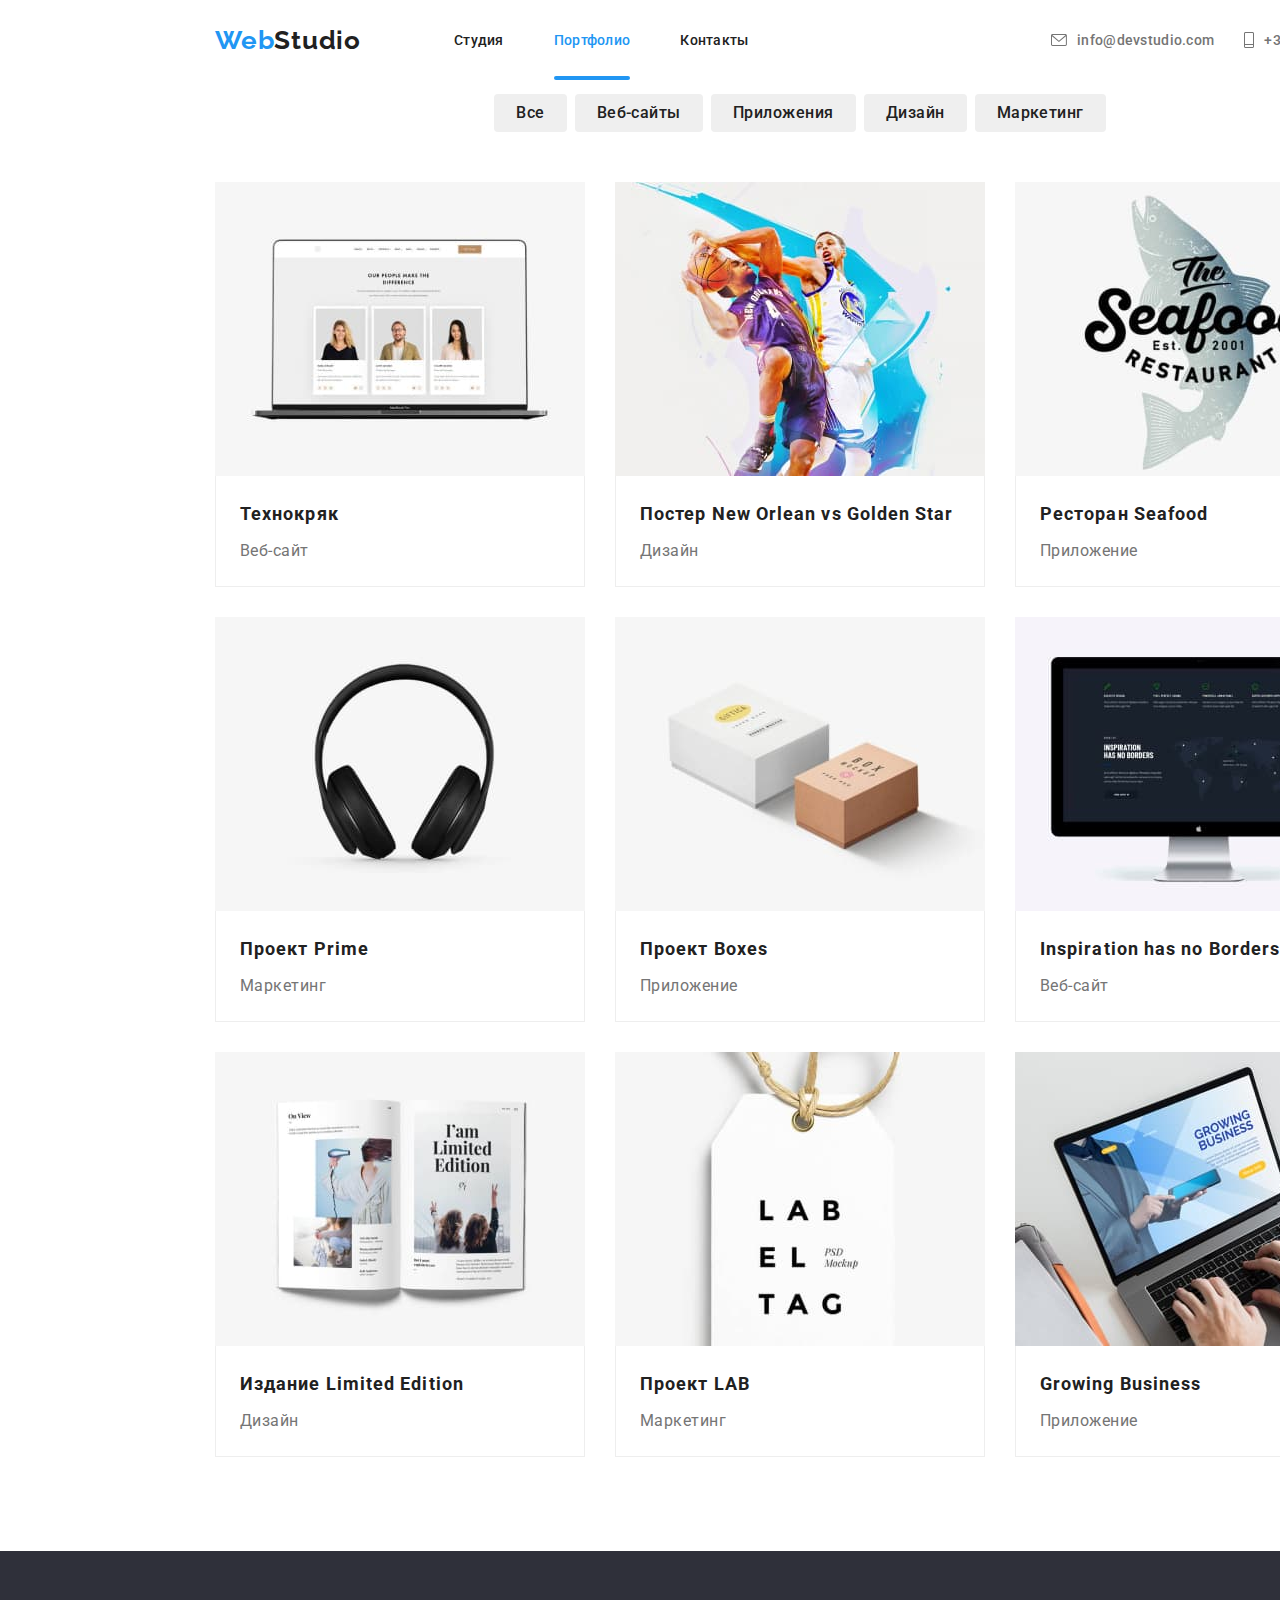
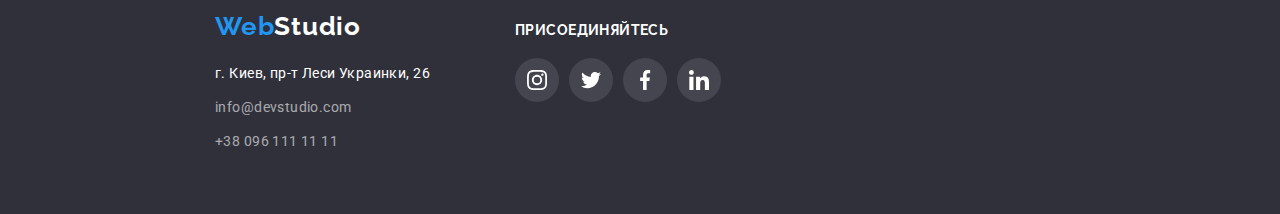
==== portfolio.html @ 49506a16 "Copy HW5" ====
<!DOCTYPE html>
<html lang="ru">
  <head>
    <meta charset="UTF-8" />
    <meta name="viewport" content="width=device-width, initial-scale=1.0" />
    <title>Портфолио</title>
    <link
      rel="stylesheet"
      href="https://cdnjs.cloudflare.com/ajax/libs/modern-normalize/1.0.0/modern-normalize.css"
    />
    <link
      href="https://fonts.googleapis.com/css2?family=Raleway:wght@700&family=Roboto:wght@400;500;700;900&display=swap"
      rel="stylesheet"
    />
    <link rel="stylesheet" href="./css/styles.css" />
  </head>
  <body>
    <!-- Header -->
    <header class="header">
      <div class="container">
        <a class="logo link" href="./index.html">
          <span class="logo-accent">Web</span>Studio
        </a>
        <nav class="navigation">
          <ul class="navigation-list list">
            <li class="navigation-list-item">
              <a class="navigation-list-link link" href="./index.html"
                >Студия</a
              >
            </li>
            <li class="navigation-list-item">
              <a
                class="navigation-list-link link current"
                href="./portfolio.html"
                >Портфолио</a
              >
            </li>
            <li class="navigation-list-item">
              <a class="navigation-list-link link" href="">Контакты</a>
            </li>
          </ul>
        </nav>
        <address class="address">
          <ul class="address-list list">
            <li class="address-list-item">
              <a class="header-mail-link link" href="mailto:info@devstudio.com">
                <svg width="16" height="12">
                  <use href="./images/sprite.svg#icon-envelope"></use>
                </svg>
                info@devstudio.com</a
              >
            </li>
            <li class="address-list-item">
              <a class="header-tel-link link" href="tel:+380961111111">
                <svg width="10" height="16">
                  <use href="./images/sprite.svg#icon-phone"></use>
                </svg>
                +38 096 111 11 11</a
              >
            </li>
          </ul>
        </address>
      </div>
    </header>
    <main>
      <!-- Projects portfolio -->
      <section class="portfolio">
        <div class="container">
          <h1 class="portfolio-title">Портфолио работ</h1>
          <!-- Filter buttons -->
          <ul class="filter-buttons-list list">
            <li>
              <button class="filter-btn" type="button">Все</button>
            </li>
            <li>
              <button class="filter-btn" type="button">Веб-сайты</button>
            </li>
            <li>
              <button class="filter-btn" type="button">Приложения</button>
            </li>
            <li>
              <button class="filter-btn" type="button">Дизайн</button>
            </li>
            <li>
              <button class="filter-btn" type="button">Маркетинг</button>
            </li>
          </ul>
          <!-- Projects list -->
          <ul class="projects-list list">
            <li class="projects-list-item">
              <a class="project-link link" href="">
                <div class="project-overlay">
                  <img
                    class="project-img"
                    src="./images/portfoliopage/project1.jpg"
                    alt="ноутбук с тремя фото членов команды"
                    width="370"
                    height="294"
                  />
                  <p class="project-description">
                    Технокряк это современная площадка распространения
                    коронавируса. Компании используют эту платформу для
                    цифрового шпионажа и атак на защищённые сервера конкурентов.
                  </p>
                </div>
                <div class="project-titles-overlay">
                  <h2 class="project-title">Технокряк</h2>
                  <h3 class="project-subtitle">Веб-сайт</h3>
                </div>
              </a>
            </li>
            <li class="projects-list-item">
              <a class="project-link link" href="">
                <div class="project-overlay">
                  <img
                    class="project-img"
                    src="./images/portfoliopage/project2.jpg"
                    alt="ноутбук с тремя фото членов команды"
                    width="370"
                    height="294"
                  />
                  <p class="project-description">
                    Технокряк это современная площадка распространения
                    коронавируса. Компании используют эту платформу для
                    цифрового шпионажа и атак на защищённые сервера конкурентов.
                  </p>
                </div>
                <div class="project-titles-overlay">
                  <h2 class="project-title">
                    Постер <span lang="en">New Orlean vs Golden Star</span>
                  </h2>
                  <h3 class="project-subtitle">Дизайн</h3>
                </div>
              </a>
            </li>
            <li class="projects-list-item">
              <a class="project-link link" href="">
                <div class="project-overlay">
                  <img
                    class="project-img"
                    src="./images/portfoliopage/project3.jpg"
                    alt="ноутбук с тремя фото членов команды"
                    width="370"
                    height="294"
                  />
                  <p class="project-description">
                    Технокряк это современная площадка распространения
                    коронавируса. Компании используют эту платформу для
                    цифрового шпионажа и атак на защищённые сервера конкурентов.
                  </p>
                </div>
                <div class="project-titles-overlay">
                  <h2 class="project-title">
                    Ресторан <span lang="en">Seafood</span>
                  </h2>
                  <h3 class="project-subtitle">Приложение</h3>
                </div>
              </a>
            </li>
            <li class="projects-list-item">
              <a class="project-link link" href="">
                <div class="project-overlay">
                  <img
                    class="project-img"
                    src="./images/portfoliopage/project4.jpg"
                    alt="ноутбук с тремя фото членов команды"
                    width="370"
                    height="294"
                  />
                  <p class="project-description">
                    Технокряк это современная площадка распространения
                    коронавируса. Компании используют эту платформу для
                    цифрового шпионажа и атак на защищённые сервера конкурентов.
                  </p>
                </div>
                <div class="project-titles-overlay">
                  <h2 class="project-title">
                    Проект <span lang="en">Prime</span>
                  </h2>
                  <h3 class="project-subtitle">Маркетинг</h3>
                </div>
              </a>
            </li>
            <li class="projects-list-item">
              <a class="project-link link" href="">
                <div class="project-overlay">
                  <img
                    class="project-img"
                    src="./images/portfoliopage/project5.jpg"
                    alt="ноутбук с тремя фото членов команды"
                    width="370"
                    height="294"
                  />
                  <p class="project-description">
                    Технокряк это современная площадка распространения
                    коронавируса. Компании используют эту платформу для
                    цифрового шпионажа и атак на защищённые сервера конкурентов.
                  </p>
                </div>
                <div class="project-titles-overlay">
                  <h2 class="project-title">
                    Проект <span lang="en">Boxes</span>
                  </h2>
                  <h3 class="project-subtitle">Приложение</h3>
                </div>
              </a>
            </li>
            <li class="projects-list-item">
              <a class="project-link link" href="">
                <div class="project-overlay">
                  <img
                    class="project-img"
                    src="./images/portfoliopage/project6.jpg"
                    alt="ноутбук с тремя фото членов команды"
                    width="370"
                    height="294"
                  />
                  <p class="project-description">
                    Технокряк это современная площадка распространения
                    коронавируса. Компании используют эту платформу для
                    цифрового шпионажа и атак на защищённые сервера конкурентов.
                  </p>
                </div>
                <div class="project-titles-overlay">
                  <h2 class="project-title" lang="en">
                    Inspiration has no Borders
                  </h2>
                  <h3 class="project-subtitle">Веб-сайт</h3>
                </div>
              </a>
            </li>
            <li class="projects-list-item">
              <a class="project-link link" href="">
                <div class="project-overlay">
                  <img
                    class="project-img"
                    src="./images/portfoliopage/project7.jpg"
                    alt="ноутбук с тремя фото членов команды"
                    width="370"
                    height="294"
                  />
                  <p class="project-description">
                    Технокряк это современная площадка распространения
                    коронавируса. Компании используют эту платформу для
                    цифрового шпионажа и атак на защищённые сервера конкурентов.
                  </p>
                </div>
                <div class="project-titles-overlay">
                  <h2 class="project-title">
                    Издание <span lang="en">Limited Edition</span>
                  </h2>
                  <h3 class="project-subtitle">Дизайн</h3>
                </div>
              </a>
            </li>
            <li class="projects-list-item">
              <a class="project-link link" href="">
                <div class="project-overlay">
                  <img
                    class="project-img"
                    src="./images/portfoliopage/project8.jpg"
                    alt="ноутбук с тремя фото членов команды"
                    width="370"
                    height="294"
                  />
                  <p class="project-description">
                    Технокряк это современная площадка распространения
                    коронавируса. Компании используют эту платформу для
                    цифрового шпионажа и атак на защищённые сервера конкурентов.
                  </p>
                </div>
                <div class="project-titles-overlay">
                  <h2 class="project-title">
                    Проект <span lang="en">LAB</span>
                  </h2>
                  <h3 class="project-subtitle">Маркетинг</h3>
                </div>
              </a>
            </li>
            <li class="projects-list-item">
              <a class="project-link link" href="">
                <div class="project-overlay">
                  <img
                    class="project-img"
                    src="./images/portfoliopage/project9.jpg"
                    alt="ноутбук с тремя фото членов команды"
                    width="370"
                    height="294"
                  />
                  <p class="project-description">
                    Технокряк это современная площадка распространения
                    коронавируса. Компании используют эту платформу для
                    цифрового шпионажа и атак на защищённые сервера конкурентов.
                  </p>
                </div>
                <div class="project-titles-overlay">
                  <h2 class="project-title" lang="en">Growing Business</h2>
                  <h3 class="project-subtitle">Приложение</h3>
                </div>
              </a>
            </li>
          </ul>
        </div>
      </section>
    </main>

    <!-- Footer -->
    <footer class="footer">
      <div class="container">
        <div class="footer-address">
          <a class="logo logo-dark-theme link" href="./index.html">
            <span class="logo-accent">Web</span>Studio
          </a>
          <address class="address">
            <ul class="adress-list list">
              <li class="footer-adress-list-item">
                <a
                  class="adress-list-map link"
                  href="https://www.google.com/maps/place/бул.+Леси+Украинки,+26,+Киев,+02000"
                  target="_blank"
                  >г. Киев, пр-т Леси Украинки, 26
                </a>
              </li>
              <li class="footer-adress-list-item">
                <a
                  class="adress-list-mail link"
                  href="mailto:info@devstudio.com"
                  >info@devstudio.com</a
                >
              </li>
              <li class="footer-adress-list-item">
                <a class="adress-list-tel link" href="tel:+380961111111"
                  >+38 096 111 11 11</a
                >
              </li>
            </ul>
          </address>
        </div>
        <div class="footer-social-links">
          <p>присоединяйтесь</p>
          <ul class="social-links list">
            <li class="social-link-item">
              <a class="footer-social-link link" href="" aria-label="instagram">
                <svg width="20" height="20">
                  <use href="./images/sprite.svg#icon-instagram"></use>
                </svg>
              </a>
            </li>
            <li class="social-link-item">
              <a class="footer-social-link link" href="" aria-label="twitter">
                <svg width="20" height="20">
                  <use href="./images/sprite.svg#icon-twitter"></use>
                </svg>
              </a>
            </li>
            <li class="social-link-item">
              <a class="footer-social-link link" href="" aria-label="facebook">
                <svg width="20" height="20">
                  <use href="./images/sprite.svg#icon-facebook"></use>
                </svg>
              </a>
            </li>
            <li class="social-link-item">
              <a class="footer-social-link link" href="" aria-label="linkedin">
                <svg width="20" height="20">
                  <use href="./images/sprite.svg#icon-linkedin"></use>
                </svg>
              </a>
            </li>
          </ul>
        </div>
      </div>
    </footer>
  </body>
</html>
---- css/styles.css ----
:root {
  --main-font: Roboto, sans-serif;
  --secondary-font: Raleway, sans-serif;
  --title-dark-theme-color: #ffffff;
  --title-dark-theme-color-alpha: rgba(255, 255, 255, 0.6);
  --title-light-theme-color: #212121;
  --description-color: #757575;
  --accent-color: #2196f3;
  --card-bg: #ffffff;
  --ligth-bg: #f5f4fa;
  --icons-light-theme: #afb1b8;
  --transition-function: cubic-bezier(0.4, 0, 0.2, 1);
  --transition-duration: 250ms;
}

body {
  font-family: var(--main-font);
  font-style: normal;
  width: 1600px;
  margin: 0 auto;
}

.list {
  margin: 0;
  padding: 0;
  list-style: none;
}

.link {
  text-decoration: none;
  display: block;
}

.address {
  font-style: normal;
}

/* =============== COMPONENTS ===================== */
.title {
  font-weight: 700;
  font-size: 36px;
  line-height: 1.167;
  text-align: center;
  letter-spacing: 0.03em;
  color: var(--title-light-theme-color);
}

.container {
  width: 1200px;
  padding-left: 15px;
  padding-right: 15px;
  margin-left: auto;
  margin-right: auto;
}

.social-links {
  display: flex;
}

.social-link-item:not(:first-child) {
  margin-left: 10px;
}

/* =============== END COMPONENTS ===================== */

/* =============== HEADER ===================== */
.header {
  position: fixed;
  top: 0;
  width: 1600px;
  background: var(--card-bg);
  z-index: 1;
}

.logo {
  font-family: var(--secondary-font);
  font-style: normal;
  font-weight: 700;
  font-size: 26px;
  line-height: 1.192;
  letter-spacing: 0.03em;
  color: var(--title-light-theme-color);
}

.logo-accent {
  color: var(--accent-color);
}

.logo-dark-theme {
  color: var(--title-dark-theme-color);
}
.header > .container {
  display: flex;
  justify-content: start;
  align-items: center;
}

.navigation-list {
  display: flex;
  margin-left: 93px;
}

.navigation-list-item:not(:first-child) {
  margin-left: 50px;
}

.navigation-list-link {
  padding-top: 32px;
  padding-bottom: 32px;

  font-weight: 500;
  font-size: 14px;
  line-height: 1.143;
  letter-spacing: 0.02em;
  color: var(--title-light-theme-color);

  transition-property: color;
  transition-duration: var(--transition-duration);
  transition-timing-function: var(--transition-function);
}

.header-mail-link,
.header-tel-link {
  transition-property: color;
  transition-duration: var(--transition-duration);
  transition-timing-function: var(--transition-function);
}

.navigation-list-link:hover,
.navigation-list-link:focus,
.header-mail-link:hover,
.header-mail-link:focus,
.header-tel-link:hover,
.header-tel-link:focus {
  color: var(--accent-color);
}
.address {
  margin-left: auto;
}
.address-list {
  display: flex;
}

.address-list-item:not(:first-child) {
  margin-left: 30px;
}

.header-mail-link,
.header-tel-link {
  display: flex;
  align-items: center;
  padding-top: 32px;
  padding-bottom: 32px;

  font-weight: 500;
  font-size: 14px;
  line-height: 1.143;
  letter-spacing: 0.02em;
  color: var(--description-color);
}
.header-mail-link > svg,
.header-tel-link > svg {
  fill: #757575;
  margin-right: 10px;

  transition-property: fill;
  transition-duration: var(--transition-duration);
  transition-timing-function: var(--cubic-bezier);
}

.header-mail-link:hover > svg,
.header-mail-link:focus > svg,
.header-tel-link:hover > svg,
.header-tel-link:focus > svg {
  fill: #2196f3;
}

/* =============== END HEADER ===================== */

/* =============== HERO ===================== */
.hero {
  background-color: #c4c4c4;
  text-align: center;
  background-image: linear-gradient(
      rgba(47, 48, 58, 0.4),
      rgba(47, 48, 58, 0.4)
    ),
    url(../images/mainpage/bd-hero.jpg);
  background-repeat: no-repeat;
  object-position: center;
  object-fit: contain;
}

.hero .container {
  padding: 200px 250px;
}

.hero-title {
  margin-top: 0;
  margin-bottom: 30px;
  padding: 0;
  display: inline-block;

  font-weight: 900;
  font-size: 44px;
  line-height: 1.364;
  text-align: center;
  letter-spacing: 0.06em;
  text-transform: uppercase;
  color: var(--title-dark-theme-color);
}

.modal-btn {
  font-weight: 700;
  font-size: 16px;
  line-height: 1.875;
  letter-spacing: 0.06em;
  color: var(--title-dark-theme-color);

  padding: 10px 32px;
  border-radius: 4px;
  border-style: none;
  text-align: center;
  background: var(--accent-color);
}
/* =============== END HERO ===================== */

/* =============== FEATURES ===================== */

.features-title {
  display: none;
  justify-content: space-between;
}

.features-list {
  display: flex;
  padding-top: 94px;
  padding-bottom: 94px;
}
.features-list-item {
  width: calc((100%-90px) / 4);
  align-items: flex-start;
}
.features-list-item:not(:first-child) {
  margin-left: 30px;
}

.features-list-item > svg {
  padding: 25px 100px;
  margin-bottom: 30px;
  background-color: var(--ligth-bg);
}

.features-list-item-title {
  margin-top: 0;
  margin-bottom: 10px;
  font-weight: 700;
  font-size: 14px;
  line-height: 1.143;
  letter-spacing: 0.03em;
  text-transform: uppercase;
  color: var(--title-light-theme-color);
}

.features-list-item-description {
  margin: 0;
  font-weight: 400;
  font-size: 14px;
  line-height: 1.714;
  letter-spacing: 0.03em;
  color: var(--description-color);
}
/* =============== END FEATURES ===================== */

/* =============== SERVICES ===================== */
.services-title {
  margin-top: 0;
  margin-bottom: 50px;
}

.services-list {
  display: flex;
}

.sercvices .container {
  padding-bottom: 94px;
}
.services-list-item {
  display: flex;
  flex-flow: column;
  position: relative;

  width: calc((100%-60px) / 3);
}

.services-list-item:not(:first-child) {
  margin-left: 30px;
}

.services-list-item > p {
  margin: 0;
  align-self: center;
  width: 100%;
  padding-top: 27px;
  padding-bottom: 27px;
  padding-left: 15px;
  padding-right: 15px;
  background-color: rgba(47, 48, 58, 0.8);

  position: absolute;
  bottom: 0%;

  font-weight: bold;
  color: var(--title-dark-theme-color);
  font-size: 14px;
  line-height: 1, 143;
  text-align: center;
  letter-spacing: 0.03em;
  text-transform: uppercase;
}
/* =============== END SERVICES ===================== */

/* =============== TEAM ===================== */

.team {
  background: var(--ligth-bg);
  padding-top: 94px;
  padding-bottom: 94px;
}
.team-list {
  display: flex;
}

.team-list-item {
  display: flex;
  flex-flow: column;
  align-items: center;
  background: var(--card-bg);
  width: calc((100%-90px) / 4);
  padding-bottom: 30px;
  box-shadow: 0px 1px 3px rgba(0, 0, 0, 0.12), 0px 1px 1px rgba(0, 0, 0, 0.14),
    0px 2px 1px rgba(0, 0, 0, 0.2);
  border-radius: 0px 0px 4px 4px;
}

.team-list-item:not(:first-child) {
  margin-left: 30px;
}

.team-title {
  margin-top: 0;
  margin-bottom: 50px;
}
.team-list-img {
  margin-bottom: 30px;
}
.team-list-subtitle {
  margin-top: 0px;
  margin-bottom: 10px;

  font-weight: 500;
  font-size: 16px;
  line-height: 1.188;
  text-align: center;
  letter-spacing: 0.03em;
  color: var(--title-light-theme-color);
}

.team-list-item-description {
  margin-top: 0px;
  margin-bottom: 16px;
  font-weight: 400;
  font-size: 16px;
  line-height: 1.188;
  text-align: center;
  letter-spacing: 0.03em;
  color: var(--description-color);
}

.team-social-link {
  display: flex;
  justify-content: center;
  width: 44px;
  height: 44px;
  border-radius: 50%;

  transition-property: background-color;
  transition-duration: var(--transition-duration);
  transition-timing-function: var(--transition-function);
}

.team-social-link:hover,
.team-social-link:focus {
  background-color: var(--accent-color);
}

.team-social-link > svg {
  align-self: center;
  fill: var(--icons-light-theme);

  transition-property: fill;
  transition-duration: var(--transition-duration);
  transition-timing-function: var(--transition-function);
}

.team-social-link:hover > svg,
.team-social-link:focus > svg {
  fill: var(--title-dark-theme-color);
}

/* =============== END TEAM ===================== */

/* =============== CLIENTS ===================== */
.clients {
  padding-top: 94px;
  padding-bottom: 94px;
}

.clients-title {
  margin-top: 0;
  margin-bottom: 50px;
}

.clients-list {
  display: flex;
}

.clients-list-item:not(:first-child) {
  margin-left: 30px;
}

.clients-logo-link {
  display: flex;
  justify-content: center;
  width: 170px;
  height: 90px;
  border: 1px solid var(--icons-light-theme);
  box-sizing: border-box;
  border-radius: 4px;

  transition-property: border-color;
  transition-duration: var(--transition-duration);
  transition-timing-function: var(--transition-function);
}

.clients-logo-link:hover,
.clients-logo-link:focus {
  border-color: var(--accent-color);
}

.clients-logo-link > svg {
  align-self: center;
  fill: var(--icons-light-theme);

  transition-property: fill;
  transition-duration: var(--transition-duration);
  transition-timing-function: var(--transition-function);
}

.clients-logo-link:hover > svg,
.clients-logo-link:focus > svg {
  fill: var(--accent-color);
}
/* =============== END CLIENTS ===================== */

/* =============== FOOTER ===================== */
.footer {
  background: #2f303a;
  padding-top: 60px;
  padding-bottom: 60px;
}

.adress-list-map,
.adress-list-mail,
.adress-list-tel {
  display: inline-block;
  font-weight: 400;
  font-size: 14px;
  line-height: 1.714;
  letter-spacing: 0.03em;
  color: var(--title-dark-theme-color);
}
.adress-list-mail,
.adress-list-tel {
  color: var(--title-dark-theme-color-alpha);
}

.footer .logo {
  display: inline-block;
  margin-bottom: 20px;
}

.adress-list-map,
.adress-list-mail {
  margin-bottom: 10px;
}

.footer .container {
  display: flex;
  align-items: baseline;
}

.footer-social-links {
  margin-left: 85px;
}

.footer-social-links > p {
  margin-top: 0px;
  margin-bottom: 20px;
  color: var(--title-dark-theme-color);
  font-family: var(--secondary-font);
  font-weight: bold;
  font-size: 14px;
  line-height: 1.143;
  letter-spacing: 0.03em;
  text-transform: uppercase;
}

.footer-social-link {
  display: flex;
  justify-content: center;
  width: 44px;
  height: 44px;
  background-color: rgba(255, 255, 255, 0.1);
  border-radius: 50%;

  transition-property: background-color;
  transition-duration: var(--transition-duration);
  transition-timing-function: var(--transition-function);
}

.footer-social-link:hover,
.footer-social-link:focus {
  background-color: var(--accent-color);
}

.footer-social-link > svg {
  align-self: center;
  fill: var(--title-dark-theme-color);
}

/* =============== END FOOTER ===================== */

/* =============== MODAL WINDOW ===================== */
.backdrop {
  position: fixed;
  top: 0;
  z-index: 1;

  width: 1600px;
  height: 1024px;
  background: rgba(0, 0, 0, 0.2);
  opacity: 1;

  transition: opacity var(--transition-duration) var(--transition-function);
}

.backdrop.is-hidden {
  opacity: 0;
  pointer-events: none;
}

.modal-form {
  position: absolute;
  top: 50%;
  left: 50%;

  padding: 40px;
  min-width: 528px;
  min-height: 581px;

  background: var(--card-bg);

  transform: translate(-50%, -50%) scale(1);
  transition: transform var(--transition-duration) var(--transition-function);
}

.backdrop.is-hidden .modal-form {
  transform: translate(-50%, -50%) scale(0.7);
}

.close-btn {
  width: 30px;
  height: 30px;
  position: absolute;
  top: 8px;
  right: 8px;

  border-radius: 50%;
  background: #ffffff;
  border: 1px solid rgba(0, 0, 0, 0.1);
}

.close-btn > svg {
  transition-property: fill;
  transition-duration: var(--transition-duration);
  transition-timing-function: var(--transition-function);
}

.close-btn:hover > svg,
.close-btn:focus > svg {
  fill: #2196f3;
}

/* =============== END MODAL WINDOW ===================== */

/* =========================== PORTFOLIO PAGE ===================== */
/* ================================================================== */
.portfolio-title {
  display: none;
}

.portfolio .container {
  padding-top: 94px;
  padding-bottom: 94px;
}

/* ==========================FILTER======================== */
.filter-btn {
  padding: 6px 22px;
  border-radius: 4px;
  border-style: none;

  font-weight: 500;
  font-size: 16px;
  line-height: 1.625;
  text-align: center;
  letter-spacing: 0.03em;
  color: var(--title-light-theme-color);

  transition: color var(--transition-duration) var(--transition-function),
    background var(--transition-duration) var(--transition-function);
}
.filter-buttons-list {
  display: flex;
  align-items: center;
  justify-content: center;
  margin-bottom: 50px;
}

.filter-buttons-list > li:not(:first-child) {
  margin-left: 8px;
}

.filter-btn:hover,
.filter-btn:focus {
  color: var(--title-dark-theme-color);
  background: var(--accent-color);
}
/* ========================== END FILTER======================== */

/* =============== PORTFOLIO PROJECTS ===================== */

.projects-list {
  display: flex;
  flex-flow: wrap;
}

.project-link {
  width: 370px;
  box-shadow: none;

  transition-property: box-shadow;
  transition-duration: var(--transition-duration);
  transition-timing-function: var(--transition-function);
}

.project-link:hover,
.project-link:focus {
  box-shadow: 0px 1px 1px rgba(0, 0, 0, 0.12), 0px 4px 4px rgba(0, 0, 0, 0.06),
    1px 4px 6px rgba(0, 0, 0, 0.16);
}

.projects-list-item:not(:nth-child(3n)) {
  margin-right: 30px;
}

.projects-list-item:not(:nth-last-child(-n + 3)) {
  margin-bottom: 30px;
}

.project-overlay {
  overflow: hidden;
  position: relative;
  height: 294px;
}

.project-description {
  position: absolute;
  top: 0%;
  width: 370px;
  height: 100%;

  margin: 0;
  padding: 63px 24px;
  background: rgba(33, 150, 243, 0.9);

  color: var(--title-dark-theme-color);
  font-weight: 400;
  font-size: 18px;
  line-height: 1.556;
  letter-spacing: 0.03em;

  transform: translateY(100%);
  transition-property: transform;
  transition-duration: var(--transition-duration);
  transition-timing-function: var(--transition-function);
}

.project-link:hover .project-description,
.project-link:focus .project-description {
  transform: translateY(0);
}

.project-title {
  margin-top: 0px;
  margin-bottom: 4px;
  padding-left: 24px;
  padding-right: 24px;

  font-weight: 700;
  font-size: 18px;
  line-height: 2;
  letter-spacing: 0.06em;
  color: var(--title-light-theme-color);
}

.project-subtitle {
  margin-top: 0px;
  margin-bottom: 0px;
  padding-left: 24px;
  padding-right: 24px;

  font-weight: 400;
  font-size: 16px;
  line-height: 1.875;
  letter-spacing: 0.03em;
  color: var(--description-color);
}

.project-titles-overlay {
  border: 1px solid #eeeeee;
  border-top-style: none;
  padding-bottom: 20px;
  padding-top: 20px;
}
/* =============== END PORTFOLIO PROJECTS ===================== */

.current {
  display: flex;
  flex-flow: column;
  position: relative;
  color: var(--accent-color);
}
.current:after {
  content: "";
  width: 100%;
  height: 4px;
  border-radius: 2px;

  position: absolute;
  bottom: 0%;

  background: var(--accent-color);
}

/* ======================================= */
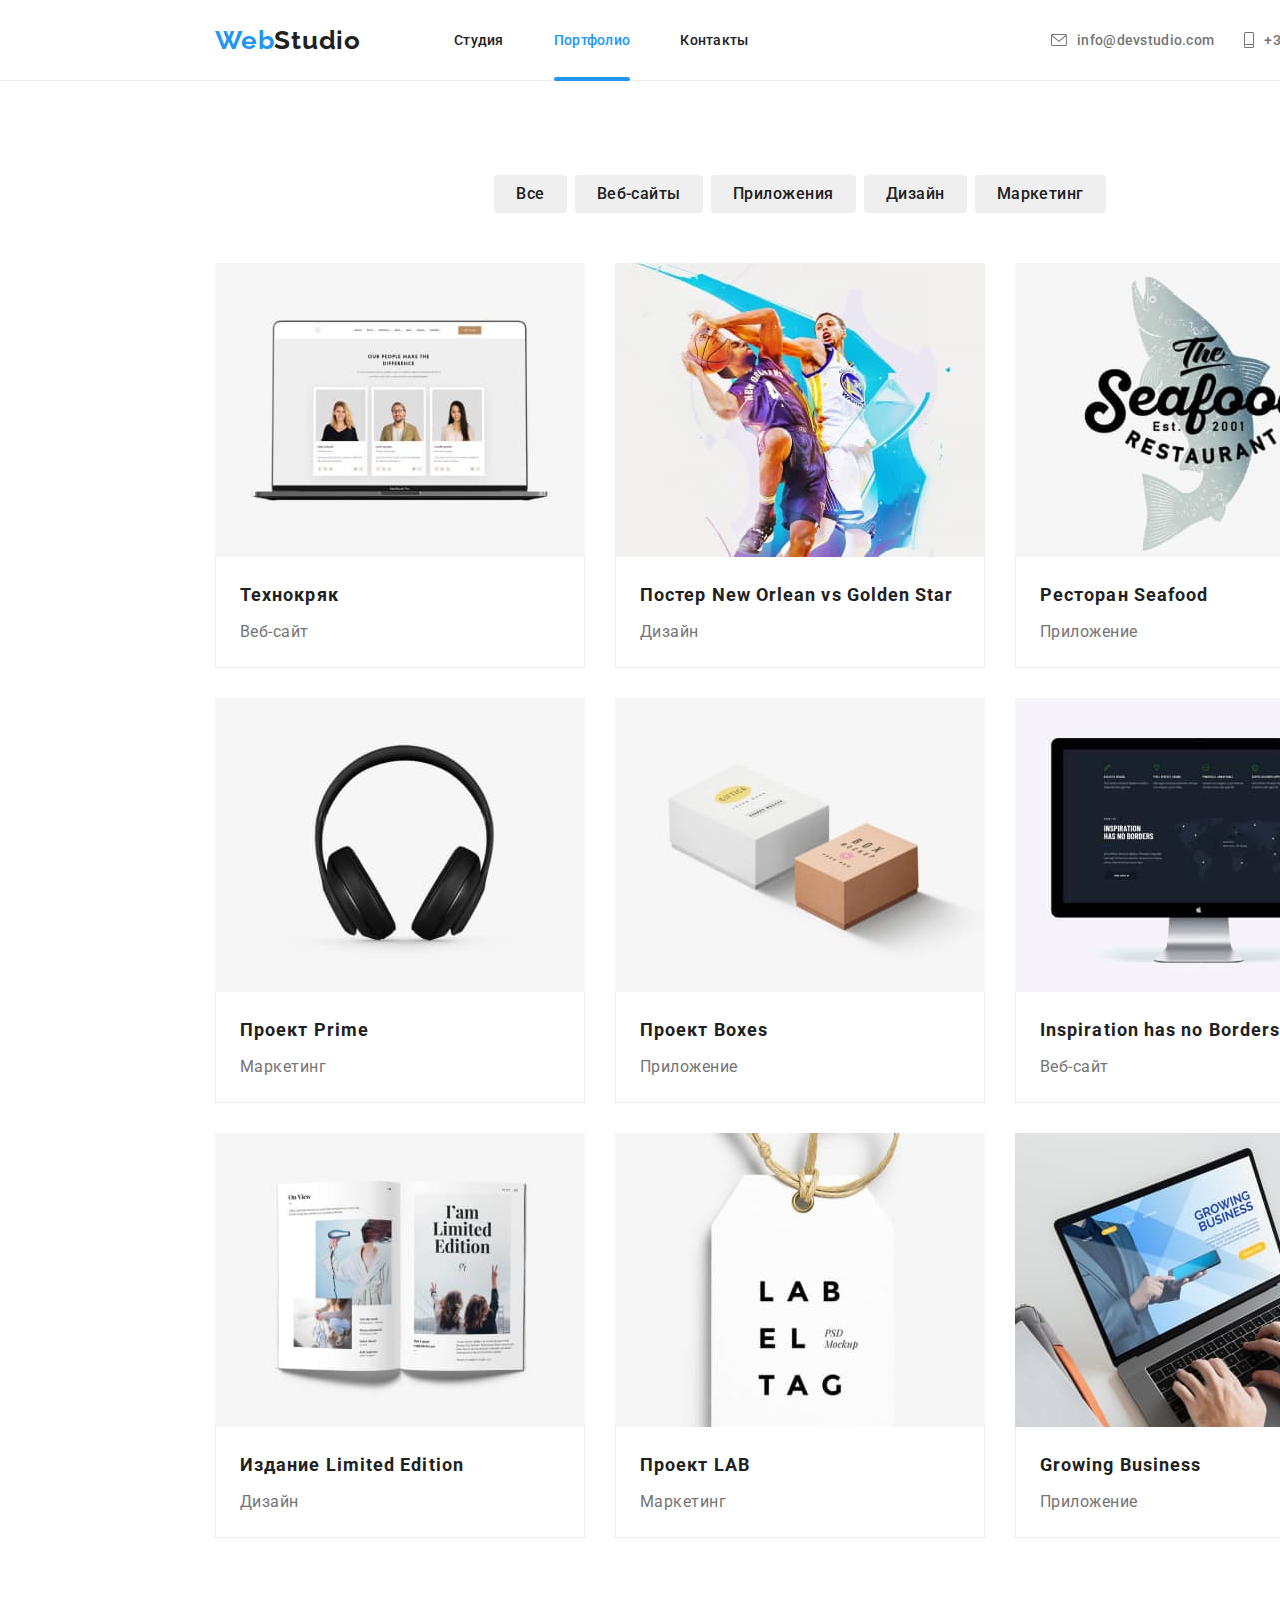
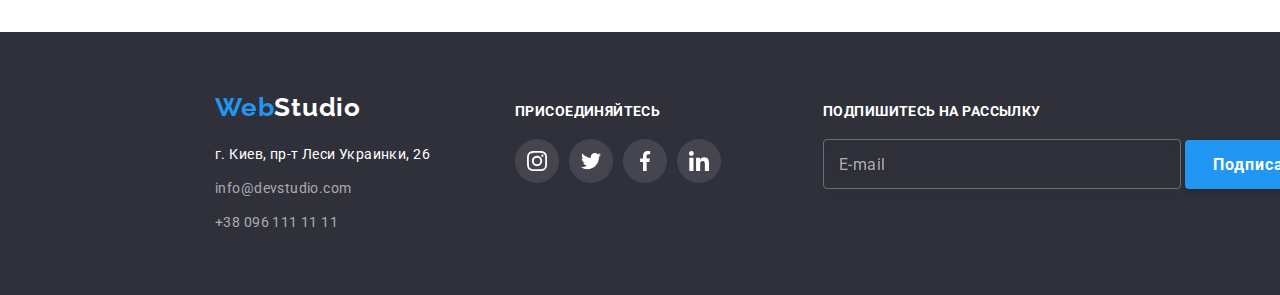
==== commit ae0f7ff1: "Add subscribe form in footer" ====
--- a/portfolio.html
+++ b/portfolio.html
@@ -347,21 +347,21 @@
               </a>
             </li>
             <li class="social-link-item">
-              <a class="footer-social-link link" href="" aria-label="twitter">
+              <a class="footer-social-link link" href="" aria-label="instagram">
                 <svg width="20" height="20">
                   <use href="./images/sprite.svg#icon-twitter"></use>
                 </svg>
               </a>
             </li>
             <li class="social-link-item">
-              <a class="footer-social-link link" href="" aria-label="facebook">
+              <a class="footer-social-link link" href="" aria-label="instagram">
                 <svg width="20" height="20">
                   <use href="./images/sprite.svg#icon-facebook"></use>
                 </svg>
               </a>
             </li>
             <li class="social-link-item">
-              <a class="footer-social-link link" href="" aria-label="linkedin">
+              <a class="footer-social-link link" href="" aria-label="instagram">
                 <svg width="20" height="20">
                   <use href="./images/sprite.svg#icon-linkedin"></use>
                 </svg>
@@ -369,6 +369,16 @@
             </li>
           </ul>
         </div>
+        <form class="subscribe-form">
+          <p>Подпишитесь на рассылку</p>
+          <input type="email" name="email" placeholder="E-mail" />
+          <button class="subscribe-btn" type="submit">
+            Подписаться
+            <svg width="24" height="24">
+              <use href="./images/sprite.svg#icon-send"></use>
+            </svg>
+          </button>
+        </form>
       </div>
     </footer>
   </body>
--- a/css/styles.css
+++ b/css/styles.css
@@ -65,11 +65,12 @@
 
 /* =============== HEADER ===================== */
 .header {
-  position: fixed;
+  /* position: fixed;
   top: 0;
   width: 1600px;
   background: var(--card-bg);
-  z-index: 1;
+  z-index: 1; */
+  border-bottom: 1px solid #ececec;
 }
 
 .logo {
@@ -504,11 +505,12 @@
   margin-left: 85px;
 }
 
-.footer-social-links > p {
+.footer-social-links > p,
+.subscribe-form > p {
   margin-top: 0px;
   margin-bottom: 20px;
   color: var(--title-dark-theme-color);
-  font-family: var(--secondary-font);
+  font-family: var(--main-font);
   font-weight: bold;
   font-size: 14px;
   line-height: 1.143;
@@ -537,6 +539,55 @@
 .footer-social-link > svg {
   align-self: center;
   fill: var(--title-dark-theme-color);
+}
+
+.subscribe-form {
+  margin-left: auto;
+}
+
+.subscribe-form input {
+  width: 358px;
+  height: 50px;
+  padding: 15px;
+
+  color: var(--title-dark-theme-color);
+
+  background: transparent;
+  border: 1px solid rgba(255, 255, 255, 0.3);
+  filter: drop-shadow(0px 4px 4px rgba(0, 0, 0, 0.15));
+  border-radius: 4px;
+}
+
+.subscribe-form input::placeholder {
+  font-size: 16px;
+  line-height: 1.25;
+  letter-spacing: 0.03em;
+  color: var(--title-dark-theme-color-alpha);
+}
+
+.subscribe-btn {
+  display: inline-flex;
+  align-items: center;
+
+  min-width: 200px;
+  padding: 10px 28px;
+  background-color: var(--accent-color);
+
+  font-weight: bold;
+  font-size: 16px;
+  line-height: 1.87;
+  text-align: center;
+  letter-spacing: 0.06em;
+  color: var(--title-dark-theme-color);
+
+  box-shadow: 0px 4px 4px rgba(0, 0, 0, 0.15);
+  border-radius: 4px;
+  border-style: none;
+}
+
+.subscribe-btn > svg {
+  margin-left: 10px;
+  fill: var(--card-bg);
 }
 
 /* =============== END FOOTER ===================== */
@@ -759,7 +810,7 @@
   border-radius: 2px;
 
   position: absolute;
-  bottom: 0%;
+  bottom: -1px;
 
   background: var(--accent-color);
 }
